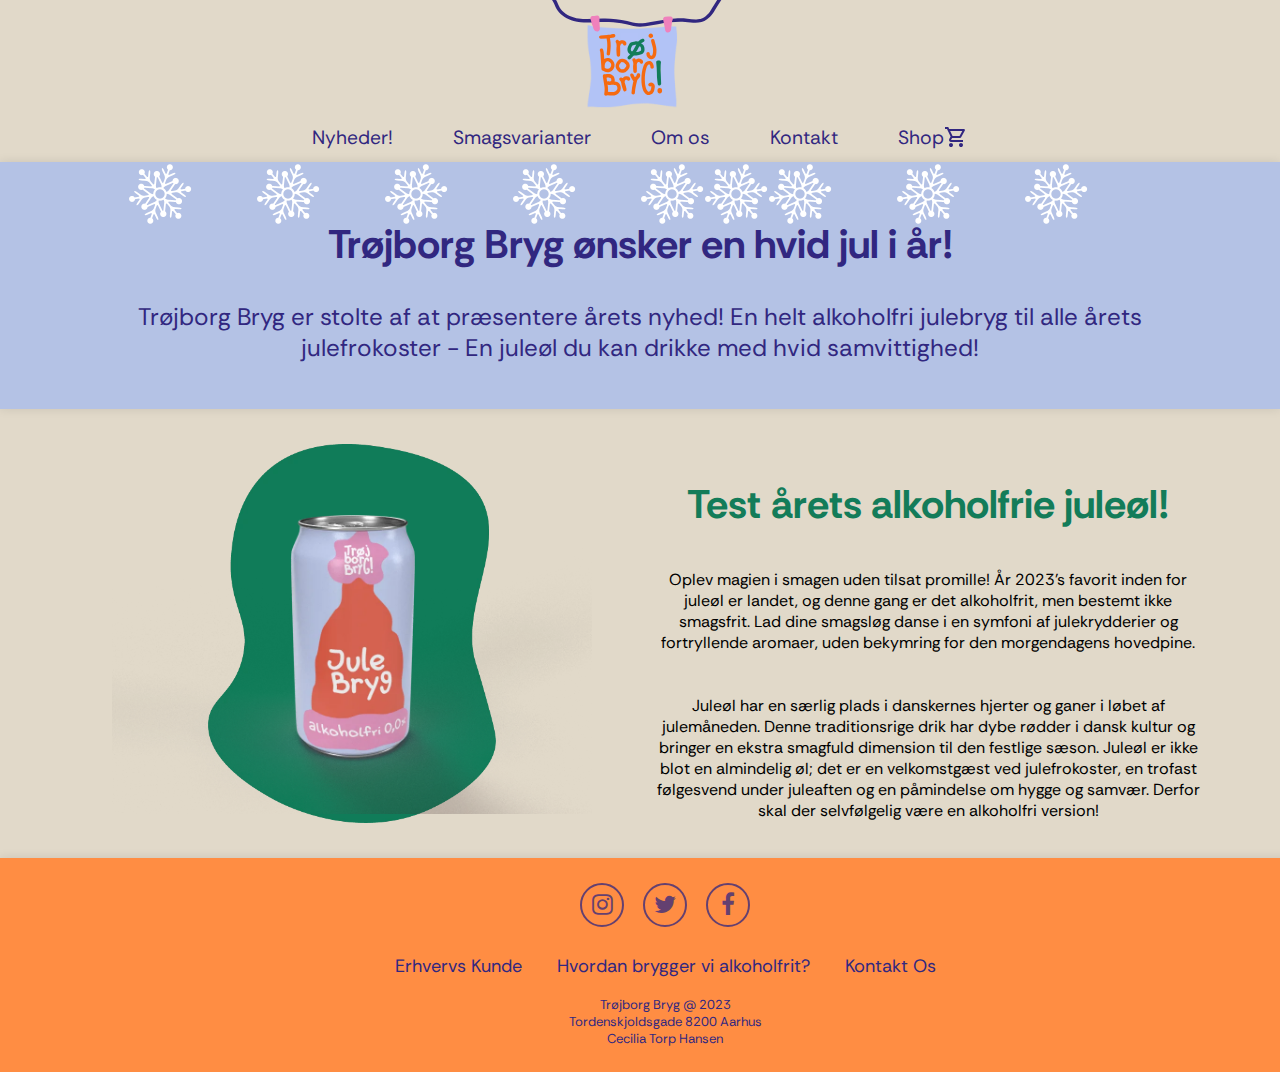
==== index.html @ c6783f64 "Multimedie design 1 semester eksamen" ====
<!DOCTYPE html>
<html lang="da">
<head>
    <meta charset="UTF-8">
    <meta name="viewport" content="width=device-width, initial-scale=1.0">
    <meta name="author" content="Cecilia Torp Hansen">

    <!-- SEO -->
    <meta name="keywords" content="alkoholfri øl, Trøjborg bryggeri, nye alkoholfri øl, juleøl">
    <meta name="description" content="Nyheder - alkoholfri juleøl 2023">

    <!-- Font "Rethink Sans" Designed by Hans Thiessen, Colophon Foundry, Jonny Pinhorn -->
    
    <link rel="stylesheet" href="https://fonts.googleapis.com/css2?family=Rethink+Sans:wght@400;500;800&display=swap">

    <!-- Icons Hosted by Front Awesome -->

    <link rel="stylesheet" href="https://cdnjs.cloudflare.com/ajax/libs/font-awesome/4.7.0/css/font-awesome.min.css">

    <!-- Nederst har jeg linket til eget stylesheet -->
    <link rel="stylesheet" href="css/style.css">

    <!-- Titel på side + favicon-->
    <title>Trøjborg Bryg - Nyheder</title>
    <link rel="icon" href="image/favicon.png">

</head>

<!-- I min body bruger jeg semantiske tags -->

<!-- Jeg har designet ud fra Mobile First, men anvender CSS grid til
     at gøre mit design responsivt. Det ses i mit CSS style sheet-->

<body>

    <!-- I min header er mit logo og search bar -->

    <header>

        <img class="logo" src="image/logoeksamen-svg.svg" alt="Trøjborg Brygs logo">
         
    

    <!-- Nav bar med lidt java script for luk/åben funktion. Java delen ses i bunden af denne index fil-->
    </header>
    
    <nav>

        <ul class="sidebar">
            <li onclick=hideSidebar()> <a href="#"><svg xmlns="http://www.w3.org/2000/svg" height="24" viewBox="0 -960 960 960" width="24"><path d="m256-200-56-56 224-224-224-224 56-56 224 224 224-224 56 56-224 224 224 224-56 56-224-224-224 224Z"/></svg></a></li>
            <li><a href="shop.html">Shop<svg xmlns="http://www.w3.org/2000/svg" height="24" viewBox="0 -960 960 960" width="24"><path d="M280-80q-33 0-56.5-23.5T200-160q0-33 23.5-56.5T280-240q33 0 56.5 23.5T360-160q0 33-23.5 56.5T280-80Zm400 0q-33 0-56.5-23.5T600-160q0-33 23.5-56.5T680-240q33 0 56.5 23.5T760-160q0 33-23.5 56.5T680-80ZM246-720l96 200h280l110-200H246Zm-38-80h590q23 0 35 20.5t1 41.5L692-482q-11 20-29.5 31T622-440H324l-44 80h480v80H280q-45 0-68-39.5t-2-78.5l54-98-144-304H40v-80h130l38 80Zm134 280h280-280Z"</svg></a></li>
            <li> <a href="index.html">Nyheder!</a></li>
            <li> <a href="smagsvarianter.html">Smagsvarianter</a></li>
            <li> <a href="#">Om os  </a>
                <ul class="dropdown-content">
                    <li><a href="#">Forhandlere</a></li>
                    <li><a href="voreshistorie.html">Vores historie</a></li>
                    <li><a href="bryggeprocessen.html">Hvordan brygger vi?</a></li>
                </ul>
            </li>
            <li> <a href="#">Kontakt</a>
                <ul class="dropdown-content">
                    <li> <a href="#">Erhvervs kunde</a></li>
                    <li> <a href="#">Privat kunde</a></li>
                </ul>
            </li>
        </ul>

        <ul>
            <li class="hideOnMobile"> <a href="index.html">Nyheder!</a></li>
            <li class="hideOnMobile"> <a href="smagsvarianter.html">Smagsvarianter</a></li>
            <li class="hideOnMobile">
                <a href="#">Om os  </a>
                <ul class="dropdown-content">
                    <li><a href="#">Forhandlere</a></li>
                    <li><a href="voreshistorie.html">Vores historie</a></li>
                    <li><a href="bryggeprocessen.html">Hvordan brygger vi?</a></li>
                </ul>
            </li>
            <li class="hideOnMobile"> 
                <a href="#">Kontakt</a>
                <ul class="dropdown-content">
                    <li> <a href="#">Erhvervs kunde</a></li>
                    <li> <a href="#">Privat kunde</a></li>
                </ul>
            </li>
            <li class="hideOnMobile"><a href="shop.html">Shop<svg xmlns="http://www.w3.org/2000/svg" height="24" viewBox="0 -960 960 960" width="24"><path d="M280-80q-33 0-56.5-23.5T200-160q0-33 23.5-56.5T280-240q33 0 56.5 23.5T360-160q0 33-23.5 56.5T280-80Zm400 0q-33 0-56.5-23.5T600-160q0-33 23.5-56.5T680-240q33 0 56.5 23.5T760-160q0 33-23.5 56.5T680-80ZM246-720l96 200h280l110-200H246Zm-38-80h590q23 0 35 20.5t1 41.5L692-482q-11 20-29.5 31T622-440H324l-44 80h480v80H280q-45 0-68-39.5t-2-78.5l54-98-144-304H40v-80h130l38 80Zm134 280h280-280Z"</svg></a></li>

            <!-- De tre streger til burger menu -->

            <li class="menu-button" onclick=showSidebar()><a href="#"><svg xmlns="http://www.w3.org/2000/svg" height="24" viewBox="0 -960 960 960" width="24"><path d="M120-240v-80h720v80H120Zm0-200v-80h720v80H120Zm0-200v-80h720v80H120Z"></path></svg></a></li>
    </nav>


    <main>

        <!-- Første section er til mine billeder i headeren + en lille animation 
            der styles i CSS -->
        
        <section class="section-nyheder">

            <div class="set">
                <div><img src="image/white.snowflakes-png-41269.webp" alt="Hvide Snefnug"></div>
                <div><img src="image/white.snowflakes-png-41269.webp" alt="Hvide Snefnug"></div>
                <div><img src="image/white.snowflakes-png-41269.webp" alt="Hvide Snefnug"></div>
                <div><img src="image/white.snowflakes-png-41269.webp" alt="Hvide Snefnug"></div>
                <div><img src="image/white.snowflakes-png-41269.webp" alt="Hvide Snefnug"></div>
                <div><img src="image/white.snowflakes-png-41269.webp" alt="Hvide Snefnug"></div>
                <div><img src="image/white.snowflakes-png-41269.webp" alt="Hvide Snefnug"></div>
                <div><img src="image/white.snowflakes-png-41269.webp" alt="Hvide Snefnug"></div>
                <div><img src="image/white.snowflakes-png-41269.webp" alt="Hvide Snefnug"></div>
            </div>

            <aside class="tekst-start-nyheder">
            <h2>Trøjborg Bryg ønsker en hvid jul i år!</h2>

            <p>Trøjborg Bryg er stolte af at præsentere årets nyhed! En helt alkoholfri julebryg til alle årets julefrokoster - En juleøl du kan drikke med hvid samvittighed! </p>
            </aside>

        </section>

        <!-- På forsiden er der en article med H1.  -->

        <article class="article-nyheder">
            <figure class="juleolfoto"> 
                <img class= "foto1" src="image/gronblob.webp" alt="Grøn baggrund">
                <img class="foto2" src="image/julebryg-png.webp" alt="Årets alkoholfrie juleøl 2023"> 
            </figure>
        
            <aside class="tekst-nyheder">
            <h1> Test årets alkoholfrie juleøl! </h1>
            <p> Oplev magien i smagen uden tilsat promille! År 2023's favorit inden for juleøl er landet, 
                og denne gang er det alkoholfrit, men bestemt ikke smagsfrit. Lad dine smagsløg danse i en 
                symfoni af julekrydderier og fortryllende aromaer, uden bekymring for den morgendagens hovedpine. 
                <br>
                <br>
                <br>
                Juleøl har en særlig plads i danskernes hjerter og ganer i løbet af julemåneden. Denne traditionsrige 
                drik har dybe rødder i dansk kultur og bringer en ekstra smagfuld dimension til den festlige sæson. 
                Juleøl er ikke blot en almindelig øl; det er en velkomstgæst ved julefrokoster, en trofast følgesvend under 
                juleaften og en påmindelse om hygge og samvær. Derfor skal der selvfølgelig være en alkoholfri version! 
            </p>
            </aside>
        </article>

    </main>

    <footer class="footer">
        <div class="social">
            <a href="#"> <i class="fa fa-instagram"></i></a>
            <a href="#"> <i class="fa fa-twitter"></i></a>
            <a href="#"> <i class="fa fa-facebook"></i></a>
        </div>
        
        <ul>
            <li><a href="#">Erhvervs Kunde</a></li>
            <li><a href="smage.html">Hvordan brygger vi alkoholfrit?</a></li>
            <li><a href="#">Kontakt Os</a></li>
        </ul>
        <p class="copyright">Trøjborg Bryg @ 2023</p>
        <p>Tordenskjoldsgade 8200 Aarhus</p>
        <p> Cecilia Torp Hansen </p>
    </footer>



<!-- Her linker jeg til javascript for at få min nav bar til at virke  -->

<script>
    function showSidebar(){
        const sidebar = document.querySelector('.sidebar')
        sidebar.style.display ='flex'
    }
    function hideSidebar() {
        const sidebar = document.querySelector('.sidebar')
        sidebar.style.display ='none'
    }
</script>
    
</body>
</html>
---- css/style.css ----
* {padding: 0;
    margin: 0;
}

body {
    min-height: 100vh;
    font-family: Rethink Sans;
}
/* Styling af header + logo */

header{
    display: flex;
    background-color: #e1d9c9;
    height: 7rem;
    width: 100%;
    justify-content: center;
}


.logo {
    height: 7rem;
    width: auto;
    z-index: 100;
    position: fixed; /* Fixed for at få loget til at følge siden */
}

/* Styling af nav bar */
  
    nav {
        background-color: #e1d9c9;
        font-size: 1.2em;
    }

    nav ul {
        width: 100%;
        list-style: none;
        display: flex;
        justify-content: center;
        align-items: center;
    }

    nav li {
        height: 50px;
        position: relative;
    }

    nav a {
        height: 100%;
        padding: 0 30px;
        text-decoration: none;
        display: flex;
        align-items: center;
        color:#312780;
        fill: #312780;
    }

    nav a:hover {
        color: #ee81bc;
    }


    /* Styling af dropdown menu  */

    .dropdown-content {
        display: none;
        position: absolute;
        top: 100%; /* Position dropdown below the parent li */
        z-index: 1000;
    }

    .dropdown-content li {
        background: #e1d9c9;
        display: block;
        position: relative;
        padding: 20px;
        height: fit-content;

    }

    .dropdown-content li a {
       text-align: center;
       display: block;
       padding: 10px;
       font-size: 0.75em;
    }

    nav li:hover .dropdown-content {
        display: block;
    }


    /* Styling af sidebar */

    .sidebar {
        position: fixed;
        top: 0;
        right: 0;
        height: 100vh;
        width: 250px;
        z-index: 999;
        background-color: #e1d9c9;
        display: none;
        flex-direction: column;
        justify-content: flex-start;
        align-items: flex-start;
    }

    .sidebar li {
        width: 100%;
    }

    .sidebar a {
        width: 100%;
    }


/* Gemmer sidebar kanppen på store skærme  */
    .menu-button {
        display: none;
    }

/* Gør nav bar responsive  */

@media (max-width: 768px){
    .hideOnMobile {
        display: none;
    }
    .menu-button {
        display: block;
    }

    nav ul {
        justify-content: right;
    }
}

/* Gør sidebaren fylder hele skærmen på små telefoner */
@media (max-width:400px) {
    .sidebar{
        width: 100%;
    }
}

/* Styling af footer */

.footer {
background-color: #ff8d43;
width: 100%;
height: 100%;
position: relative;
margin: 0;
padding-top: 0;
box-shadow: 0 0 10px rgba(0, 0, 0, 0.1);
}

.footer, .social {
    text-align: center;
    padding: 25px;
    color: #312780;
}
.social a {
    font-size: 24px;
    color: inherit;
    border: 2px solid #312780;
    width: 40px;
    height: 40px;
    line-height: 40px;
    display: inline-block;
    text-align: center;
    border-radius: 50%;
    margin: 0 8px;
    opacity: 0.75;
}
.social a:hover {
    opacity: 0.9;
    color: #e0edff;
}
.footer ul {
    margin-top: 0;
    padding: 0;
    list-style: none;
    font-size: 18px;
    line-height: 1.6;
    margin-bottom: 0;
}
.footer ul li a {
    color: inherit;
    text-decoration: none;
}
.footer ul li {
    display: inline-block;
    padding: 0 15px;
}
.footer ul li a:hover {
    opacity: 1;
    color: #e0edff;
}
.footer, .copyright {
    margin-top: 15px;
    text-align: center;
    font-size: 13px;
    color: #312780;
}

.footer {
    margin: 0;
    padding-top: 0;
}






/* Styling af forsiden - NYHEDER  */

/* Styling af section */

.section-nyheder {
    background-color: #b4c2e5;
    box-shadow: 0 0 10px rgba(0, 0, 0, 0.1);
}

.tekst-start-nyheder {
    padding: 2% 10%;
    color: #312780;
    text-align: center;
}

.tekst-start-nyheder h2 {
    font-size: 2.5em;
    margin: 3% 10%;
}

.tekst-start-nyheder p {
    font-size: 1.5em;
    padding-bottom: 2%;
}




/* Styling af snefnug + animation */

/* Det jeg har gjort er at lave en @keyframe som snefnugene skal følge og så har jeg sat forskellig 
animation delay på + left % sådan de spredes over siden  */

.section-nyheder {
    position:relative;
    width: 100%;
    height: 60%;
    overflow:hidden;
}

.set {
    position: absolute;
    width: 100%;
    height: 100%;
    top: 0;
    left: 0;
    pointer-events: none;
}

.set div {
    position: absolute;
    display: block;
}

.set div img {
    height: auto;
    width: 4rem;
}

.set div:nth-child(1){
    left: 20%;
    animation: animate 15s linear infinite;
    animation-delay: -7s;
}

.set div:nth-child(2) {
    left: 30%;
    animation: animate 15s linear infinite;
    animation-delay: -15s;
}

.set div:nth-child(3) {
    left: 40%;
    animation: animate 15s linear infinite;
    animation-delay: -9s;
}

.set div:nth-child(4) {
    left: 50%;
    animation: animate 15s linear infinite;
    animation-delay: -20s;
}

.set div:nth-child(5) {
    left: 60%;
    animation: animate 15s linear infinite;
    animation-delay: -30s;
}

.set div:nth-child(6) {
    left: 80%;
    animation: animate 15s linear infinite;
    animation-delay: -16s;
}

.set div:nth-child(7) {
    left: 55%;
    animation: animate 15s linear infinite;
    animation-delay: -40s;
}

.set div:nth-child(8) {
    left: 70%;
    animation: animate 15s linear infinite;
    animation-delay: -10s;
}

.set div:nth-child(9) {
    left: 10%;
    animation: animate 15s linear infinite;
    animation-delay: -12s;
}



@keyframes animate {
    0% {
        opacity: 0;
        top: -10%;
        transform: translateX(20px) rotate(0deg);
    }
    10% {
        opacity: 1;
    }

    20% {
        transform: translateX(-20px) rotate(45deg);
    }

    40% {
        transform: translateX(-20px) rotate(90deg);
    }

    60% {
        transform: translateX(20px) rotate(180deg);
    }

    80% {
        transform: translateX(-20px) rotate(90deg);
    }

    100% {
        top: 110%;
        transform: translateX(-20px) rotate(90deg);
    }
}



/* Styling af article */

.article-nyheder {
    background-color: #e1d9c9;
    display: grid;
    grid-template-columns: repeat(2,1fr); /* ved brug af grid, to kolonner*/
    padding: 2% 5%;
}

/* Ændrer sådan billed + tekst er over/under hinanden */

@media (max-width:620px) {
    .article-nyheder{
        display: grid;
        grid-template-columns: 1fr;
        grid-template-rows: repeat(2,1fr);
    }
}

.article-nyheder h1 {
    color: #137c59;
    margin-bottom: 1rem;
    font-size: 2.5rem;
    padding: 2%;
    margin-top: 2rem;
    text-align: center;
}


.article-nyheder p {
    color: black;
    padding: 2%;
    text-align: center;
}   


/* styling af øl på grøn figur */


.juleolfoto {
    display: grid;
    place-items: center;
    position: relative;
   
}

.foto1 {
    height: auto;
    width: 18rem;
}
    

.foto2 {
    height: auto;
    width: 30rem;
    z-index: 100;
    padding: 4rem;
    place-items: center;
    position: absolute;
    animation: slideUp 0.75s ease-out;
}

@keyframes slideUp {
    from {
        transform: translateY(100%);
    }
    to {
        transform: translateY(0);
    }
}






/* Styling af Vores historie siden */

.main-vores-historie {
    background-color: #b4c2e5;
}


.article-historie{
    padding: 4% 10%;
    margin: 0 20px 0 20px;
}

/* styling af billedserien i toppen */

.fotos-historie {
    display: grid;
    grid-template-columns: repeat(5,1fr);
    background-color: #b4c2e5;
    overflow: hidden;
    box-shadow: 0 0 10px rgba(0, 0, 0, 0.1);
}

.fotos-historie img {
    width: auto;
    height: 12rem;
}

.fotomobileversion {
    display: none;
}

/* Responsiv, på tablet + telefon kun et foto */

@media (max-width: 768px) {

    .fotomobileversion img {
        height: auto;
        width: 100%;
    }
    .fotomobileversion {
        display: flex;
        justify-content: center;
        align-items: center;
        height: auto;
        width: 100%
    }
}

/* styling af tekst på historie siden */

.article-historie h1 {
    margin-bottom: 1rem;
    text-align: center;
    color: #137c59;
    font-size: 3em;
    
}

.article-historie p {
    margin-bottom: 1rem;
    font-size: 16px;
}

.article-historie h2 {
    margin-bottom: 1rem;
    text-align: center;
    color: #137c59;
    font-size: 1.5em;
}

.article-historie h3{
    margin-bottom: 1rem;
}

.vision {
    font-weight: 100;
    text-transform: uppercase;
    font-size: 2em;
    font-weight: 600;
    text-align: center;
    color: #137c59;
}

.historie-malt-ol {
    height: 30em;
    width: auto;
    display: flex;
    justify-content: center;
}



/* styling af Smagsvarianter */

.smagsvarianter-main {
    display: grid;
    grid-template-columns: repeat(2,1fr);
    grid-template-rows: repeat(4,auto);
    background-color: #b4c2e5;
    padding: 2% 10%;
}

.smagsvarianter-main figure {
    background-color: #b4c2e5;
}

.lemon1 {
    grid-column-start: 1;
    grid-row-start: 1;
}

.lemon1 img {
    height: auto;
    width: 100%;
    justify-content: center;
    align-items: center;
    box-shadow: 0 0 10px rgba(0, 0, 0, 0.1);
}

.lemon2 {
    background-color: #b4c2e5;
    grid-column-start: 2;
    grid-row-start: 1;
    color: #137c59;
    height: auto;
    width: 30rem;
    text-align: center;
    padding: 2% 2%;
    margin: 15% 5%;
}

.raspberry2 {
    background-color: #b4c2e5;
    grid-column-start: 1;
    grid-row-start: 2;
    color: #137c59;
    text-align: center;
    padding: 2% 2%;
    margin: 15% 5%;
}

.raspberry1 img {
    height: auto;
    width: 100%;
    justify-content: center;
    align-items: center;
    box-shadow: 0 0 10px rgba(0, 0, 0, 0.1);
}

.raspberry1 {
    background-color: #b4c2e5;
    grid-column-start: 2;
    grid-row-start: 2;
    
}

.original1 {
    background-color: #b4c2e5;
    grid-column-start: 1;
    grid-row-start: 3;
}

.original1 img {
    height: auto;
    width: 100%;
    justify-content: center;
    align-items: center;
    box-shadow: 0 0 10px rgba(0, 0, 0, 0.1);
}

.original2 {
    background-color: #b4c2e5;
    grid-column-start: 2;
    grid-row-start: 3;
    color: #137c59;
    text-align: center;
    padding: 2% 2%;
    margin: 15% 5%;
}


.bund {
    padding: 2% 10%;
    background-color: #312780;
    color: #ff8d43;
}

.bund h1 {
    text-align: center;
    font-size: 3em;
}

.alledaaser {
    display: flex;
    justify-content: center;
    width: auto;
    height: 30em;
    background-color: #312780;
}

.bund h3{
    text-align: center;
    font-size: 2em;
    text-transform:uppercase;
}

/* Responsivt design til telefon med kun en kolonne */

  @media (max-width: 768px) { 
    .smagsvarianter-main {
        display: grid;
        grid-template-columns: 1fr;
        grid-template-rows: repeat(6,1fr);
        background-color: #b4c2e5;
        padding: 0.5% 10%;
    }

    .lemon1 {
        grid-row-start: 1;
        grid-column:1;
        width: 100%;

    }
    
    .lemon1 img {
        height: auto;
        width: 100%;
        padding: 2% 2%;
        justify-content: center;
        align-items: center;
        grid-column:1;
    }
    
    .lemon2 {
        background-color: #b4c2e5;
        grid-row-start: 2;
        color: #137c59;
        height: auto;
        width: 100%;
        justify-content: center;
        text-align: center;
        padding: 2% 2%;
        grid-column:1;
    }

    .raspberry2 {
        background-color: #b4c2e5;
        grid-row-start: 4;
        color: #137c59;
        height: auto;
        width: 100%;
        justify-content: center;
        text-align: center;
        padding: 2% 2%;
        grid-column:1;
    }
    
    .raspberry1 img {
        height: auto;
        width: 100%;
        padding: 2% 2%;
        justify-content: center;
        align-items: center;
        grid-column:1;
    }
    
    .raspberry1 {
        background-color: #b4c2e5;
        grid-row-start: 3;
        grid-column:1;
    }
    
    .original1 {
        background-color: #b4c2e5;
        grid-row-start: 5;
        grid-column:1;
    }
    
    .original1 img {
        height: auto;
        width: 100%;
        padding: 2% 2%;
        justify-content: center;
        align-items: center;
        grid-column:1;
    }
    
    .original2 {
        background-color: #b4c2e5;
        grid-row-start: 6;
        color: #137c59;
        height: auto;
        width: 100%;
        justify-content: center;
        text-align: center;
        padding: 2% 2%;
        grid-column:1;
    }
    
  }

/* Styling af Bryggeproces siden */


.main-bryggeproces {
    background-color: #b4c2e5;
    padding: 2%;
}

.bryggeproces-infographic {
    width: 100%;
    display: flex;
    justify-content: center;
    margin-bottom: 30px;
}

.bryggeproces-foto {
    height: auto;
    width: 50%;
}

.article-bryggeproces h1 {
    text-align: center;
    font-size: 2em;
    margin-bottom: 5%;
    color: #137c59;
    padding-top: 5%;
    text-shadow: #312780;
}

.article-bryggeproces h2 {
    text-align: center;
    margin-bottom: 5%;
    color: #312780;
    text-align: center;
}

.article-bryggeproces h3 {
    text-align: center;
    margin-bottom: 5px;
    color: #ee81bc;
}

.article-bryggeproces ul {
    text-align: center;
    list-style: none;
}

.article-bryggeproces p {
    margin-bottom: 10px;
}


/* Styling af indkøbskurv  */

.shoppingcart {
    background-color: #b4c2e5;
    display: flex;
    flex-direction: row;
    justify-content: center;
    align-items: center;
    height: 100vh;
}

.shoppingcart p {
    color: #312780;
    font-size: 1em;
    text-align: center;
    padding: 10% 10%;
}

/* Basic button styles */
.button {
    display: inline-block;
    padding: 10px 20px;
    font-size: 16px;
    text-align: center;
    text-decoration: none;
    cursor: pointer;
    color: #312780;
    background-color: #ee81bc;
    border-radius: 5px;
    transition: background-color 0.3s, color 0.3s;
  }
  
  /* Hover effect */
  .button:hover {
    background-color: #ff8d43;
    color: #312780;
  }
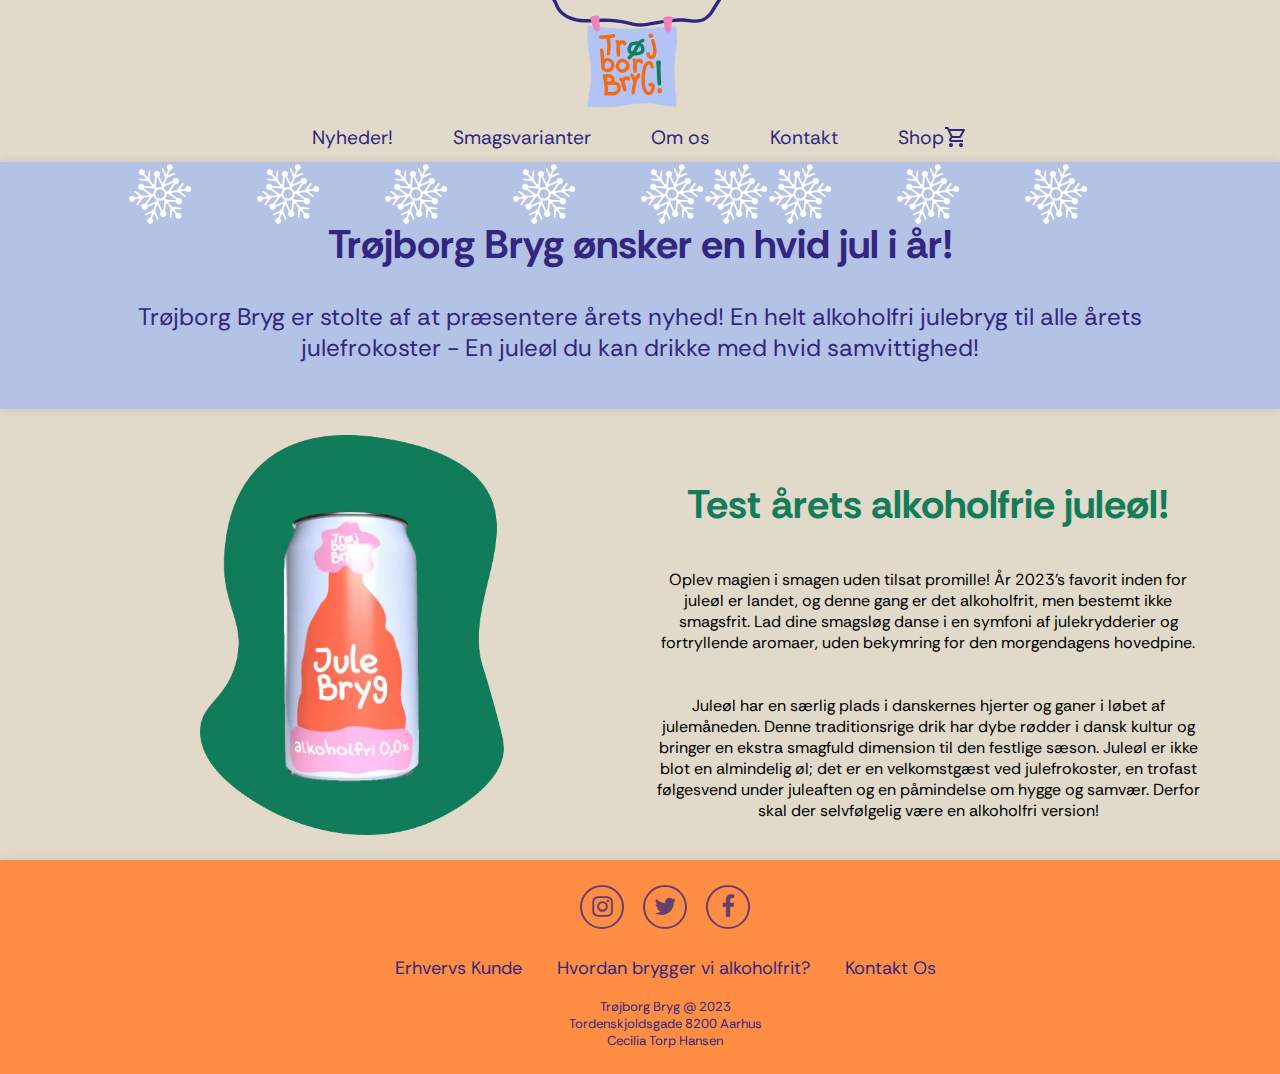
==== commit eca55c1d: "Opdatering" ====
--- a/index.html
+++ b/index.html
@@ -37,11 +37,10 @@
 
     <header>
 
-        <img class="logo" src="image/logoeksamen-svg.svg" alt="Trøjborg Brygs logo">
-         
-    
+       <img class="logo" src="image/logoeksamen-svg.svg" alt="Trøjborg Brygs logo"</img>
 
-    <!-- Nav bar med lidt java script for luk/åben funktion. Java delen ses i bunden af denne index fil-->
+        <!-- Nav bar med lidt java script for luk/åben funktion. Java delen ses i bunden af denne index fil -->
+
     </header>
     
     <nav>
@@ -124,7 +123,7 @@
         <article class="article-nyheder">
             <figure class="juleolfoto"> 
                 <img class= "foto1" src="image/gronblob.webp" alt="Grøn baggrund">
-                <img class="foto2" src="image/julebryg-png.webp" alt="Årets alkoholfrie juleøl 2023"> 
+                <img class="foto2" src="image/julebryg.webp" alt="Årets alkoholfrie juleøl 2023"> 
             </figure>
         
             <aside class="tekst-nyheder">
--- a/css/style.css
+++ b/css/style.css
@@ -20,7 +20,7 @@
 .logo {
     height: 7rem;
     width: auto;
-    z-index: 100;
+    z-index: 1000;
     position: fixed; /* Fixed for at få loget til at følge siden */
 }
 
@@ -409,7 +409,7 @@
 
 .foto1 {
     height: auto;
-    width: 18rem;
+    width: 19rem;
 }
     
 
@@ -417,7 +417,7 @@
     height: auto;
     width: 30rem;
     z-index: 100;
-    padding: 4rem;
+    padding-left: 7%;
     place-items: center;
     position: absolute;
     animation: slideUp 0.75s ease-out;
@@ -643,6 +643,21 @@
     text-transform:uppercase;
 }
 
+@media (max-width: 768px) {
+    .alledaaser {
+        width: auto;
+        height: 20em;
+    }
+    .bund h1 {
+        font-size: 2em;
+    }
+
+    .bund h3 {
+        font-size: 1em;
+    }
+
+}
+
 /* Responsivt design til telefon med kun en kolonne */
 
   @media (max-width: 768px) { 
@@ -651,89 +666,71 @@
         grid-template-columns: 1fr;
         grid-template-rows: repeat(6,1fr);
         background-color: #b4c2e5;
-        padding: 0.5% 10%;
+        padding: 3% 5%;
     }
 
     .lemon1 {
         grid-row-start: 1;
         grid-column:1;
         width: 100%;
-
+        height: fit-content;
     }
     
     .lemon1 img {
         height: auto;
         width: 100%;
-        padding: 2% 2%;
+        justify-content: center;
+        align-items: center;
+    }
+    
+    .lemon2 {
+        grid-row-start: 2;
+        grid-column: 1;
+        width: 80%;
+        height: fit-content;
+    }
+    .raspberry2 {
+        grid-row-start: 4;
+        grid-column: 1;
+        width: 80%;
+        height: fit-content;
+    }
+    
+    .raspberry1 img {
+        height: auto;
+        width: 100%;
         justify-content: center;
         align-items: center;
         grid-column:1;
     }
     
-    .lemon2 {
-        background-color: #b4c2e5;
-        grid-row-start: 2;
-        color: #137c59;
+    .raspberry1 {
+        grid-row-start: 3;
+        grid-column:1;
+        width: 100%;
+        height: fit-content;
+    }
+    
+    .original1 {
+        grid-row-start: 5;
+        grid-column:1;
+        width: 100%;
+        height: fit-content;
+    }
+    
+    .original1 img {
         height: auto;
         width: 100%;
-        justify-content: center;
-        text-align: center;
-        padding: 2% 2%;
-        grid-column:1;
-    }
-
-    .raspberry2 {
-        background-color: #b4c2e5;
-        grid-row-start: 4;
-        color: #137c59;
-        height: auto;
-        width: 100%;
-        justify-content: center;
-        text-align: center;
-        padding: 2% 2%;
-        grid-column:1;
-    }
-    
-    .raspberry1 img {
-        height: auto;
-        width: 100%;
-        padding: 2% 2%;
         justify-content: center;
         align-items: center;
         grid-column:1;
     }
     
-    .raspberry1 {
-        background-color: #b4c2e5;
-        grid-row-start: 3;
+    .original2 {
+        grid-row-start: 6;
         grid-column:1;
-    }
-    
-    .original1 {
-        background-color: #b4c2e5;
-        grid-row-start: 5;
-        grid-column:1;
-    }
-    
-    .original1 img {
-        height: auto;
-        width: 100%;
-        padding: 2% 2%;
-        justify-content: center;
-        align-items: center;
-        grid-column:1;
-    }
-    
-    .original2 {
-        background-color: #b4c2e5;
-        grid-row-start: 6;
-        color: #137c59;
-        height: auto;
-        width: 100%;
-        justify-content: center;
-        text-align: center;
-        padding: 2% 2%;
-        grid-column:1;
+        width: 80%;
+        height: fit-content;
     }
     
   }
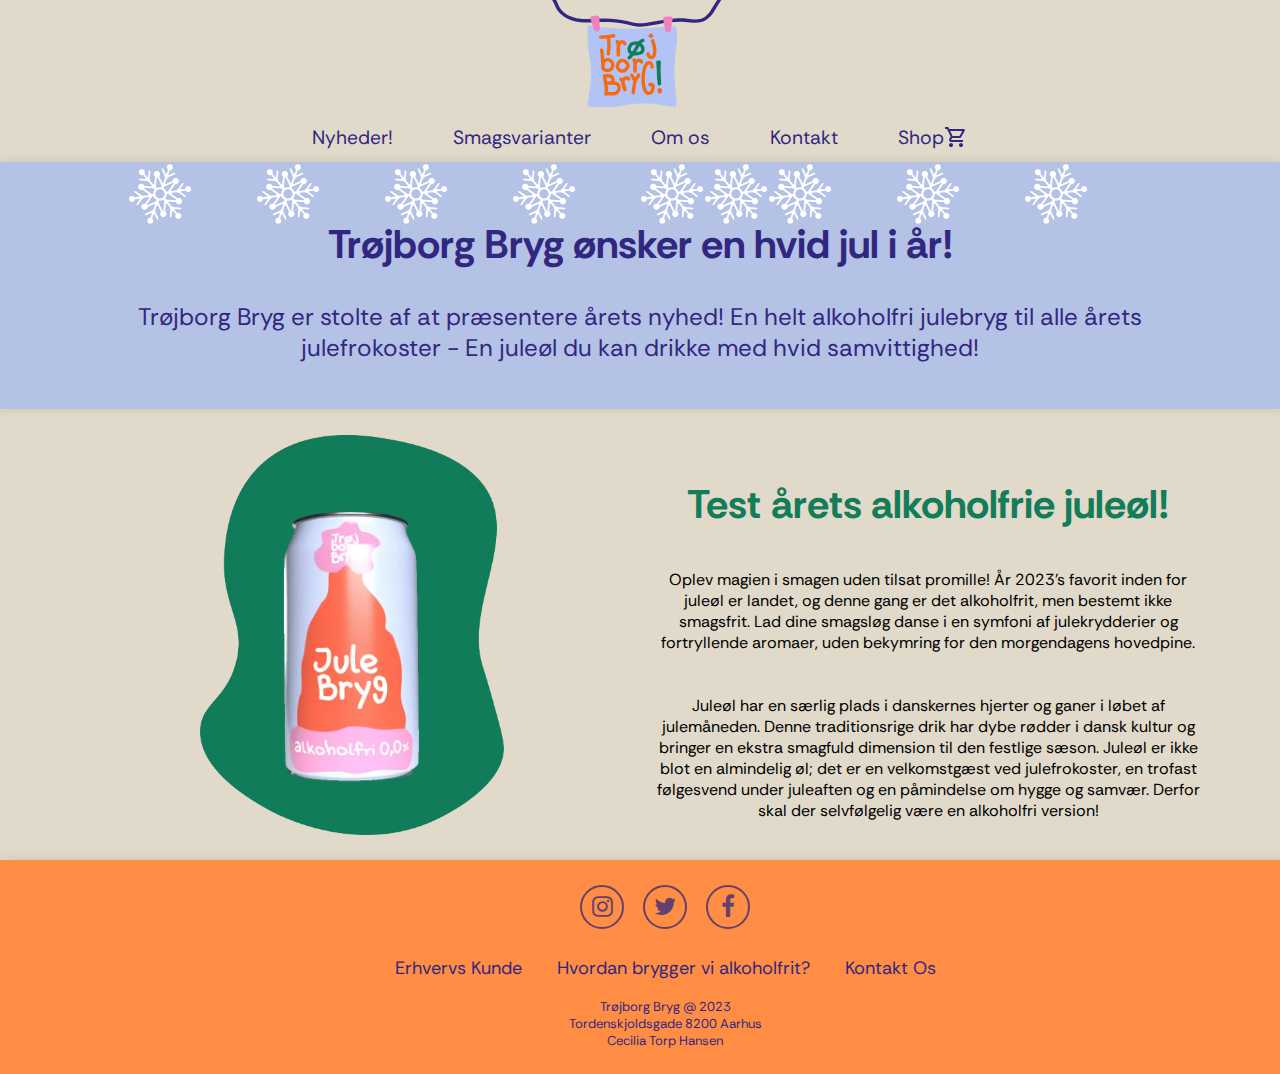
==== commit 6a24ee2c: "html og css validering" ====
--- a/index.html
+++ b/index.html
@@ -37,17 +37,17 @@
 
     <header>
 
-       <img class="logo" src="image/logoeksamen-svg.svg" alt="Trøjborg Brygs logo"</img>
-
-        <!-- Nav bar med lidt java script for luk/åben funktion. Java delen ses i bunden af denne index fil -->
+        <img src="image/logoeksamen-svg.svg" alt="Trøjborg Brygs logo">
 
     </header>
+
+     <!-- Nav bar med lidt java script for luk/åben funktion. Java delen ses i bunden af denne index fil -->
     
     <nav>
 
         <ul class="sidebar">
             <li onclick=hideSidebar()> <a href="#"><svg xmlns="http://www.w3.org/2000/svg" height="24" viewBox="0 -960 960 960" width="24"><path d="m256-200-56-56 224-224-224-224 56-56 224 224 224-224 56 56-224 224 224 224-56 56-224-224-224 224Z"/></svg></a></li>
-            <li><a href="shop.html">Shop<svg xmlns="http://www.w3.org/2000/svg" height="24" viewBox="0 -960 960 960" width="24"><path d="M280-80q-33 0-56.5-23.5T200-160q0-33 23.5-56.5T280-240q33 0 56.5 23.5T360-160q0 33-23.5 56.5T280-80Zm400 0q-33 0-56.5-23.5T600-160q0-33 23.5-56.5T680-240q33 0 56.5 23.5T760-160q0 33-23.5 56.5T680-80ZM246-720l96 200h280l110-200H246Zm-38-80h590q23 0 35 20.5t1 41.5L692-482q-11 20-29.5 31T622-440H324l-44 80h480v80H280q-45 0-68-39.5t-2-78.5l54-98-144-304H40v-80h130l38 80Zm134 280h280-280Z"</svg></a></li>
+            <li> <a href="shop.html">Shop<svg xmlns="http://www.w3.org/2000/svg" height="24" viewBox="0 -960 960 960" width="24"><p d="M280-80q-33 0-56.5-23.5T200-160q0-33 23.5-56.5T280-240q33 0 56.5 23.5T360-160q0 33-23.5 56.5T280-80Zm400 0q-33 0-56.5-23.5T600-160q0-33 23.5-56.5T680-240q33 0 56.5 23.5T760-160q0 33-23.5 56.5T680-80ZM246-720l96 200h280l110-200H246Zm-38-80h590q23 0 35 20.5t1 41.5L692-482q-11 20-29.5 31T622-440H324l-44 80h480v80H280q-45 0-68-39.5t-2-78.5l54-98-144-304H40v-80h130l38 80Zm134 280h280-280Z"></p</a></li>
             <li> <a href="index.html">Nyheder!</a></li>
             <li> <a href="smagsvarianter.html">Smagsvarianter</a></li>
             <li> <a href="#">Om os  </a>
@@ -83,11 +83,12 @@
                     <li> <a href="#">Privat kunde</a></li>
                 </ul>
             </li>
-            <li class="hideOnMobile"><a href="shop.html">Shop<svg xmlns="http://www.w3.org/2000/svg" height="24" viewBox="0 -960 960 960" width="24"><path d="M280-80q-33 0-56.5-23.5T200-160q0-33 23.5-56.5T280-240q33 0 56.5 23.5T360-160q0 33-23.5 56.5T280-80Zm400 0q-33 0-56.5-23.5T600-160q0-33 23.5-56.5T680-240q33 0 56.5 23.5T760-160q0 33-23.5 56.5T680-80ZM246-720l96 200h280l110-200H246Zm-38-80h590q23 0 35 20.5t1 41.5L692-482q-11 20-29.5 31T622-440H324l-44 80h480v80H280q-45 0-68-39.5t-2-78.5l54-98-144-304H40v-80h130l38 80Zm134 280h280-280Z"</svg></a></li>
+            <li class="hideOnMobile"><a href="shop.html">Shop<svg xmlns="http://www.w3.org/2000/svg" height="24" viewBox="0 -960 960 960" width="24"><path d="M280-80q-33 0-56.5-23.5T200-160q0-33 23.5-56.5T280-240q33 0 56.5 23.5T360-160q0 33-23.5 56.5T280-80Zm400 0q-33 0-56.5-23.5T600-160q0-33 23.5-56.5T680-240q33 0 56.5 23.5T760-160q0 33-23.5 56.5T680-80ZM246-720l96 200h280l110-200H246Zm-38-80h590q23 0 35 20.5t1 41.5L692-482q-11 20-29.5 31T622-440H324l-44 80h480v80H280q-45 0-68-39.5t-2-78.5l54-98-144-304H40v-80h130l38 80Zm134 280h280-280Z"></a></li>
 
             <!-- De tre streger til burger menu -->
-
-            <li class="menu-button" onclick=showSidebar()><a href="#"><svg xmlns="http://www.w3.org/2000/svg" height="24" viewBox="0 -960 960 960" width="24"><path d="M120-240v-80h720v80H120Zm0-200v-80h720v80H120Zm0-200v-80h720v80H120Z"></path></svg></a></li>
+            <li class="menu-button" onclick=showSidebar()><a href="#">< xmlns="http://www.w3.org/2000/svg" height="24" viewBox="0 -960 960 960" width="24"><path d="M120-240v-80h720v80H120Zm0-200v-80h720v80H120Zm0-200v-80h720v80H120Z"></path></a></li>
+        </ul> 
+    
     </nav>
 
 
--- a/css/style.css
+++ b/css/style.css
@@ -761,7 +761,6 @@
     margin-bottom: 5%;
     color: #137c59;
     padding-top: 5%;
-    text-shadow: #312780;
 }
 
 .article-bryggeproces h2 {
